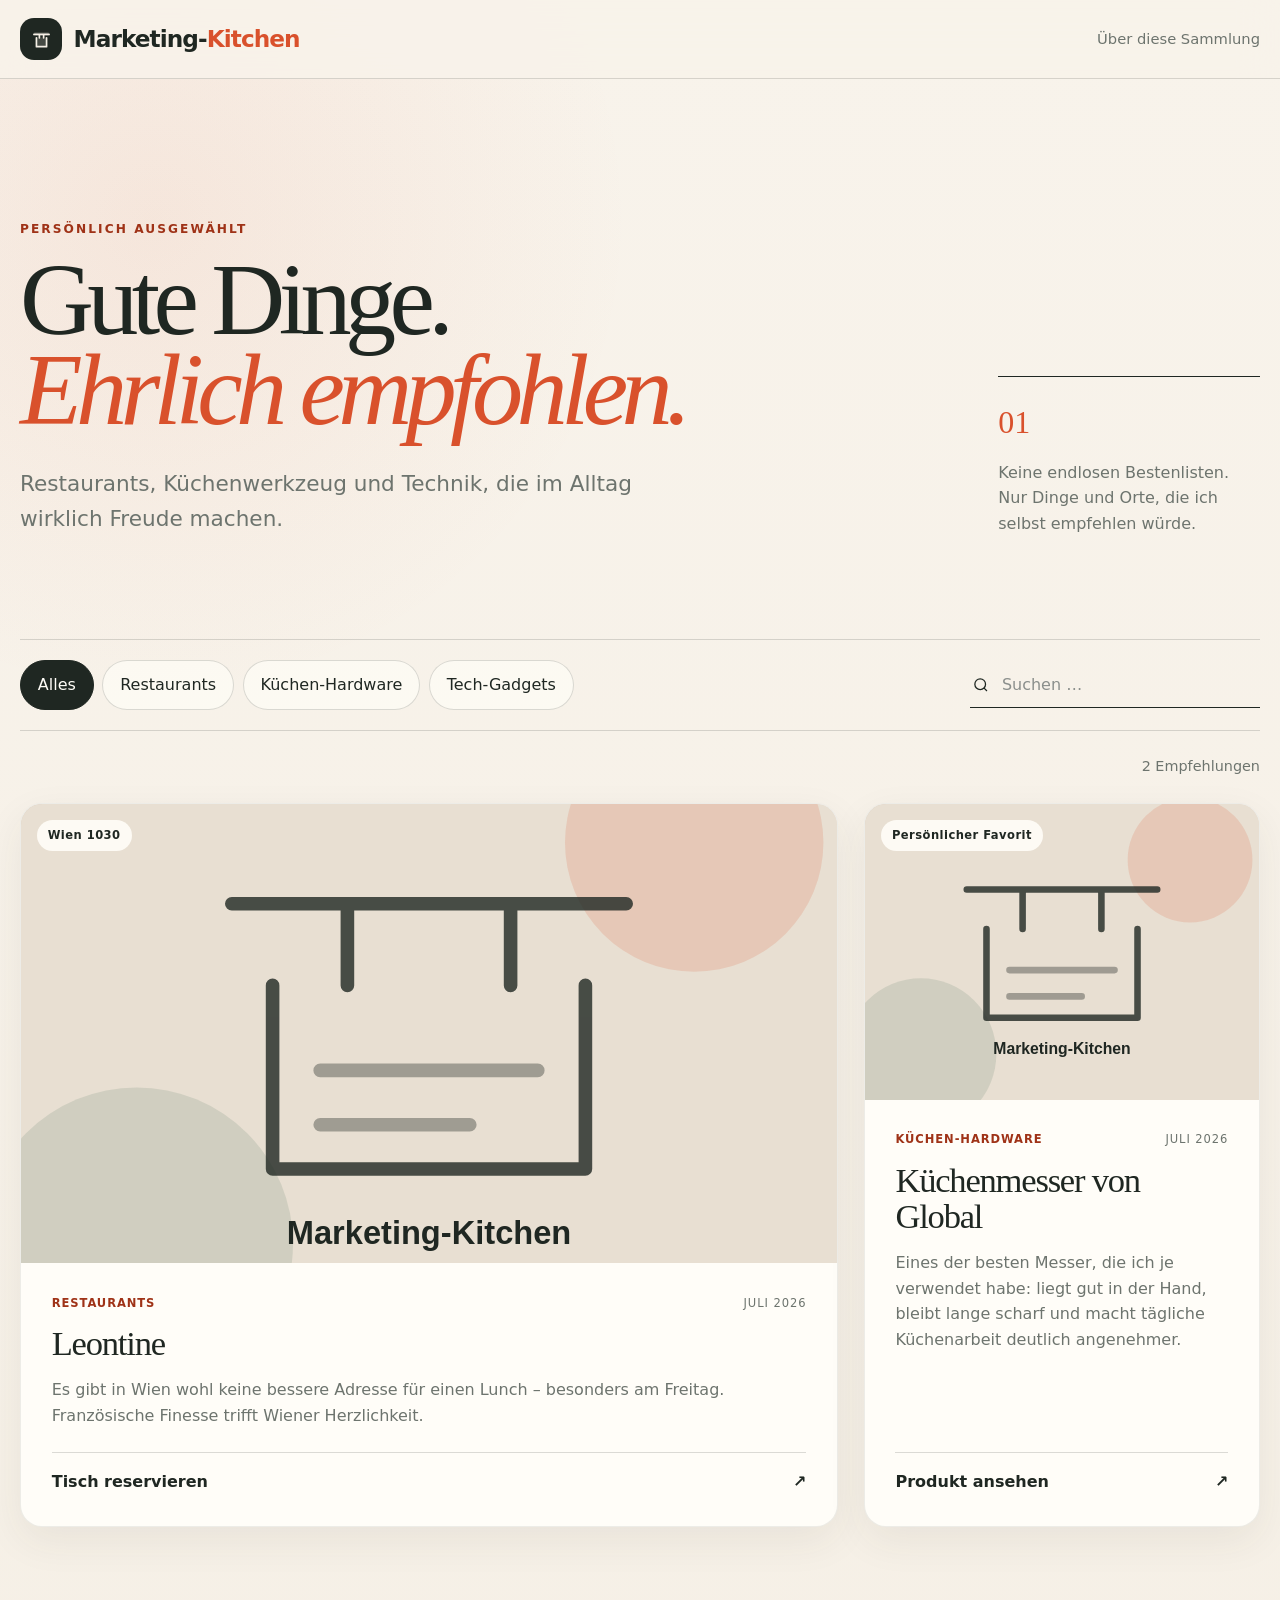
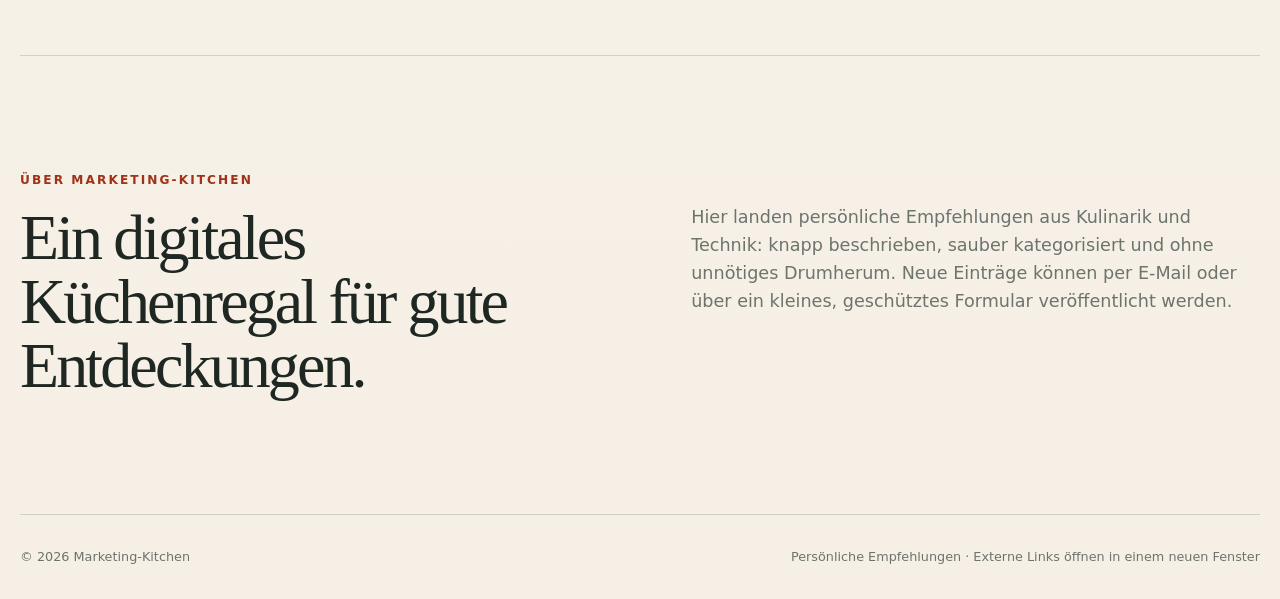
==== index.html @ eb5615bb "Add files via upload Initiale Version Marketing-Kitchen" ====
<!doctype html>
<html lang="de">
<head>
  <meta charset="utf-8">
  <meta name="viewport" content="width=device-width, initial-scale=1">
  <meta name="description" content="Marketing-Kitchen: persönliche Empfehlungen für Restaurants, Küchen-Hardware und Tech-Gadgets.">
  <meta name="theme-color" content="#f5efe5">
  <title>Marketing-Kitchen | Gute Dinge. Ehrlich empfohlen.</title>
  <link rel="stylesheet" href="assets/css/styles.css">
  <script src="assets/js/app.js" defer></script>
</head>
<body>
  <a class="skip-link" href="#posts">Direkt zu den Empfehlungen</a>

  <header class="site-header">
    <div class="header-inner">
      <a class="brand" href="./" aria-label="Marketing-Kitchen Startseite">
        <span class="brand-mark" aria-hidden="true">
          <svg viewBox="0 0 64 64" role="img">
            <path d="M15 15h34v8H15zM19 27h26v22H19z" fill="currentColor" opacity=".18"/>
            <path d="M14 20h36M20 28v21h24V28M27 28v-8m10 8v-8" fill="none" stroke="currentColor" stroke-width="4" stroke-linecap="round" stroke-linejoin="round"/>
          </svg>
        </span>
        <span>Marketing-<strong>Kitchen</strong></span>
      </a>
      <a class="header-link" href="#about">Über diese Sammlung</a>
    </div>
  </header>

  <main>
    <section class="hero" aria-labelledby="hero-title">
      <div class="hero-copy">
        <p class="eyebrow" id="hero-eyebrow">Persönlich ausgewählt</p>
        <h1 id="hero-title">Gute Dinge.<br><em>Ehrlich empfohlen.</em></h1>
        <p class="hero-intro" id="hero-intro">Restaurants, Küchenwerkzeug und Technik, die im Alltag wirklich Freude machen.</p>
      </div>
      <aside class="hero-note" aria-label="Prinzip der Website">
        <span class="note-number">01</span>
        <p>Keine endlosen Bestenlisten. Nur Dinge und Orte, die ich selbst empfehlen würde.</p>
      </aside>
    </section>

    <section class="discovery" aria-label="Empfehlungen filtern">
      <div class="toolbar">
        <div class="filters" id="category-filters" role="group" aria-label="Kategorien">
          <button class="filter-button is-active" type="button" data-category="all" aria-pressed="true">Alles</button>
        </div>
        <label class="search">
          <span class="sr-only">Empfehlungen durchsuchen</span>
          <svg viewBox="0 0 24 24" aria-hidden="true"><path d="m21 21-4.35-4.35m2.35-5.15A7.5 7.5 0 1 1 4 11.5a7.5 7.5 0 0 1 15 0Z"/></svg>
          <input id="search-input" type="search" placeholder="Suchen …" autocomplete="off">
        </label>
      </div>

      <div class="results-meta" aria-live="polite">
        <p id="results-count">Empfehlungen werden geladen …</p>
      </div>

      <div class="post-grid" id="posts" aria-live="polite" aria-busy="true"></div>

      <div class="empty-state" id="empty-state" hidden>
        <p class="eyebrow">Nichts gefunden</p>
        <h2>Diese Kombination ist noch nicht in der Kitchen.</h2>
        <button type="button" id="reset-filters">Alle Empfehlungen anzeigen</button>
      </div>
    </section>

    <section class="about" id="about">
      <div>
        <p class="eyebrow">Über Marketing-Kitchen</p>
        <h2>Ein digitales Küchenregal für gute Entdeckungen.</h2>
      </div>
      <p id="about-text">Hier landen persönliche Empfehlungen aus Kulinarik und Technik: knapp beschrieben, sauber kategorisiert und ohne unnötiges Drumherum.</p>
    </section>
  </main>

  <footer class="site-footer">
    <p>© <span id="current-year"></span> Marketing-Kitchen</p>
    <p>Persönliche Empfehlungen · Externe Links öffnen in einem neuen Fenster</p>
  </footer>

  <template id="post-template">
    <article class="post-card">
      <a class="post-image-link" target="_blank" rel="noopener noreferrer">
        <div class="post-image-wrap">
          <img class="post-image" alt="" loading="lazy" decoding="async">
          <span class="post-badge"></span>
        </div>
      </a>
      <div class="post-body">
        <div class="post-meta">
          <span class="post-category"></span>
          <time class="post-date"></time>
        </div>
        <h2 class="post-title"></h2>
        <p class="post-excerpt"></p>
        <a class="post-link" target="_blank" rel="noopener noreferrer">
          <span class="post-link-label"></span>
          <span aria-hidden="true">↗</span>
        </a>
      </div>
    </article>
  </template>

  <noscript>
    <p class="noscript">Für die dynamische Darstellung der Empfehlungen muss JavaScript aktiviert sein.</p>
  </noscript>
</body>
</html>
---- assets/css/styles.css ----
:root {
  --paper: #f5efe5;
  --paper-deep: #e8dfd2;
  --ink: #1f2722;
  --muted: #6d746e;
  --accent: #d9512c;
  --accent-dark: #9f3217;
  --leaf: #315b45;
  --white: #fffdf8;
  --line: rgba(31, 39, 34, 0.16);
  --shadow: 0 24px 70px rgba(62, 50, 36, 0.11);
  --radius-lg: 32px;
  --radius-md: 22px;
  --max-width: 1240px;
}

* { box-sizing: border-box; }

html { scroll-behavior: smooth; }

body {
  margin: 0;
  background:
    radial-gradient(circle at 12% 10%, rgba(217, 81, 44, 0.08), transparent 30rem),
    linear-gradient(180deg, #f8f3eb 0%, var(--paper) 100%);
  color: var(--ink);
  font-family: Inter, ui-sans-serif, system-ui, -apple-system, BlinkMacSystemFont, "Segoe UI", sans-serif;
  line-height: 1.6;
  min-height: 100vh;
}

img { display: block; max-width: 100%; }
button, input { font: inherit; }
a { color: inherit; }

.skip-link {
  position: fixed;
  left: 1rem;
  top: 1rem;
  z-index: 100;
  padding: 0.75rem 1rem;
  background: var(--ink);
  color: white;
  transform: translateY(-180%);
  transition: transform 0.2s ease;
}
.skip-link:focus { transform: translateY(0); }

.sr-only {
  position: absolute;
  width: 1px;
  height: 1px;
  padding: 0;
  margin: -1px;
  overflow: hidden;
  clip: rect(0, 0, 0, 0);
  white-space: nowrap;
  border: 0;
}

.site-header {
  border-bottom: 1px solid var(--line);
  background: rgba(248, 243, 235, 0.86);
  backdrop-filter: blur(18px);
  position: sticky;
  top: 0;
  z-index: 20;
}

.header-inner,
.hero,
.discovery,
.about,
.site-footer {
  width: min(calc(100% - 2rem), var(--max-width));
  margin-inline: auto;
}

.header-inner {
  min-height: 78px;
  display: flex;
  align-items: center;
  justify-content: space-between;
  gap: 1rem;
}

.brand {
  display: inline-flex;
  align-items: center;
  gap: 0.72rem;
  text-decoration: none;
  font-size: clamp(1.1rem, 2vw, 1.45rem);
  font-weight: 750;
  letter-spacing: -0.04em;
}

.brand strong { color: var(--accent); }

.brand-mark {
  display: grid;
  place-items: center;
  width: 42px;
  height: 42px;
  border-radius: 14px;
  background: var(--ink);
  color: var(--paper);
}

.brand-mark svg { width: 27px; height: 27px; }

.header-link {
  color: var(--muted);
  text-decoration: none;
  font-size: 0.92rem;
  border-bottom: 1px solid transparent;
}
.header-link:hover { color: var(--ink); border-color: currentColor; }

.hero {
  display: grid;
  grid-template-columns: minmax(0, 1.55fr) minmax(250px, 0.45fr);
  gap: clamp(2rem, 6vw, 7rem);
  align-items: end;
  padding-block: clamp(5rem, 11vw, 10rem) clamp(4rem, 8vw, 7rem);
}

.eyebrow {
  margin: 0 0 1rem;
  color: var(--accent-dark);
  font-size: 0.76rem;
  font-weight: 800;
  letter-spacing: 0.17em;
  text-transform: uppercase;
}

.hero h1 {
  max-width: 920px;
  margin: 0;
  font-family: Georgia, "Times New Roman", serif;
  font-size: clamp(3.3rem, 8vw, 8.2rem);
  font-weight: 500;
  line-height: 0.88;
  letter-spacing: -0.065em;
}
.hero h1 em { color: var(--accent); font-weight: 500; }

.hero-intro {
  max-width: 690px;
  margin: 2rem 0 0;
  color: var(--muted);
  font-size: clamp(1.05rem, 1.8vw, 1.35rem);
}

.hero-note {
  border-top: 1px solid var(--ink);
  padding-top: 1.25rem;
  align-self: end;
}
.hero-note p { margin: 0.7rem 0 0; color: var(--muted); }
.note-number { font-family: Georgia, serif; font-size: 2rem; color: var(--accent); }

.discovery { padding-bottom: clamp(5rem, 10vw, 9rem); }

.toolbar {
  display: flex;
  justify-content: space-between;
  gap: 1.5rem;
  align-items: center;
  padding-block: 1.25rem;
  border-top: 1px solid var(--line);
  border-bottom: 1px solid var(--line);
}

.filters { display: flex; flex-wrap: wrap; gap: 0.55rem; }

.filter-button,
.empty-state button {
  border: 1px solid var(--line);
  border-radius: 999px;
  background: rgba(255, 253, 248, 0.65);
  color: var(--ink);
  padding: 0.7rem 1.05rem;
  cursor: pointer;
  transition: background 0.2s ease, color 0.2s ease, border-color 0.2s ease, transform 0.2s ease;
}
.filter-button:hover,
.empty-state button:hover { transform: translateY(-1px); border-color: var(--ink); }
.filter-button.is-active {
  background: var(--ink);
  color: var(--white);
  border-color: var(--ink);
}

.search {
  width: min(290px, 100%);
  display: flex;
  gap: 0.7rem;
  align-items: center;
  border-bottom: 1px solid var(--ink);
  padding: 0.55rem 0.1rem;
}
.search svg { width: 19px; fill: none; stroke: currentColor; stroke-width: 1.8; }
.search input {
  min-width: 0;
  width: 100%;
  border: 0;
  outline: 0;
  background: transparent;
  color: var(--ink);
}
.search input::placeholder { color: #8b8f8c; }

.results-meta {
  display: flex;
  justify-content: flex-end;
  min-height: 4.5rem;
  align-items: center;
  color: var(--muted);
  font-size: 0.9rem;
}
.results-meta p { margin: 0; }

.post-grid {
  display: grid;
  grid-template-columns: repeat(12, 1fr);
  gap: clamp(1rem, 2vw, 1.8rem);
}

.post-card {
  grid-column: span 4;
  min-width: 0;
  overflow: hidden;
  border-radius: var(--radius-md);
  background: var(--white);
  box-shadow: 0 14px 40px rgba(62, 50, 36, 0.07);
  border: 1px solid rgba(31, 39, 34, 0.08);
  display: flex;
  flex-direction: column;
  transition: transform 0.25s ease, box-shadow 0.25s ease;
}
.post-card:hover { transform: translateY(-5px); box-shadow: var(--shadow); }
.post-card.is-featured { grid-column: span 8; }

.post-image-link { display: block; text-decoration: none; }
.post-image-wrap {
  position: relative;
  aspect-ratio: 4 / 3;
  overflow: hidden;
  background: linear-gradient(135deg, #d8cabb, #eee5db);
}
.post-card.is-featured .post-image-wrap { aspect-ratio: 16 / 9; }
.post-image {
  width: 100%;
  height: 100%;
  object-fit: cover;
  transition: transform 0.55s cubic-bezier(.2,.7,.2,1);
}
.post-card:hover .post-image { transform: scale(1.035); }

.post-badge {
  position: absolute;
  left: 1rem;
  top: 1rem;
  max-width: calc(100% - 2rem);
  overflow: hidden;
  text-overflow: ellipsis;
  white-space: nowrap;
  border-radius: 999px;
  padding: 0.4rem 0.7rem;
  background: rgba(255, 253, 248, 0.9);
  backdrop-filter: blur(8px);
  color: var(--ink);
  font-size: 0.72rem;
  font-weight: 750;
  letter-spacing: 0.04em;
}
.post-badge:empty { display: none; }

.post-body {
  flex: 1;
  display: flex;
  flex-direction: column;
  padding: clamp(1.3rem, 2.4vw, 2rem);
}
.post-meta {
  display: flex;
  justify-content: space-between;
  gap: 1rem;
  color: var(--muted);
  font-size: 0.72rem;
  letter-spacing: 0.08em;
  text-transform: uppercase;
}
.post-category { color: var(--accent-dark); font-weight: 800; }
.post-title {
  margin: 0.8rem 0 0;
  font-family: Georgia, "Times New Roman", serif;
  font-size: clamp(1.7rem, 2.7vw, 2.45rem);
  font-weight: 500;
  line-height: 1.05;
  letter-spacing: -0.035em;
}
.post-excerpt { margin: 1rem 0 1.5rem; color: var(--muted); }
.post-link {
  display: flex;
  justify-content: space-between;
  align-items: center;
  gap: 1rem;
  margin-top: auto;
  padding-top: 1rem;
  border-top: 1px solid var(--line);
  color: var(--ink);
  text-decoration: none;
  font-weight: 750;
}
.post-link:hover { color: var(--accent-dark); }
.post-link[hidden], .post-image-link:not([href]) { pointer-events: none; }

.empty-state {
  padding: 5rem 1rem;
  text-align: center;
  border: 1px dashed var(--line);
  border-radius: var(--radius-lg);
}
.empty-state h2 {
  max-width: 620px;
  margin: 0 auto 1.5rem;
  font-family: Georgia, serif;
  font-size: clamp(2rem, 4vw, 3.4rem);
  font-weight: 500;
  line-height: 1.05;
}

.about {
  display: grid;
  grid-template-columns: 1fr 1fr;
  gap: clamp(2rem, 8vw, 8rem);
  padding-block: clamp(4rem, 9vw, 8rem);
  border-top: 1px solid var(--line);
}
.about h2 {
  margin: 0;
  font-family: Georgia, serif;
  font-size: clamp(2.2rem, 5vw, 4.5rem);
  font-weight: 500;
  line-height: 1;
  letter-spacing: -0.045em;
}
.about > p { margin: 2rem 0 0; color: var(--muted); font-size: 1.1rem; }

.site-footer {
  display: flex;
  justify-content: space-between;
  gap: 2rem;
  padding-block: 2rem;
  border-top: 1px solid var(--line);
  color: var(--muted);
  font-size: 0.8rem;
}
.site-footer p { margin: 0; }

.noscript { margin: 1rem; padding: 1rem; background: #fff1cf; }

@media (max-width: 980px) {
  .hero { grid-template-columns: 1fr; }
  .hero-note { max-width: 520px; }
  .post-card, .post-card.is-featured { grid-column: span 6; }
}

@media (max-width: 700px) {
  .header-link { display: none; }
  .hero { padding-top: 4rem; }
  .hero h1 { font-size: clamp(3.25rem, 17vw, 5.2rem); }
  .toolbar { align-items: stretch; flex-direction: column; }
  .search { width: 100%; }
  .results-meta { justify-content: flex-start; }
  .post-card, .post-card.is-featured { grid-column: 1 / -1; }
  .post-card.is-featured .post-image-wrap { aspect-ratio: 4 / 3; }
  .about { grid-template-columns: 1fr; }
  .site-footer { flex-direction: column; }
}

@media (prefers-reduced-motion: reduce) {
  *, *::before, *::after { scroll-behavior: auto !important; transition: none !important; }
}
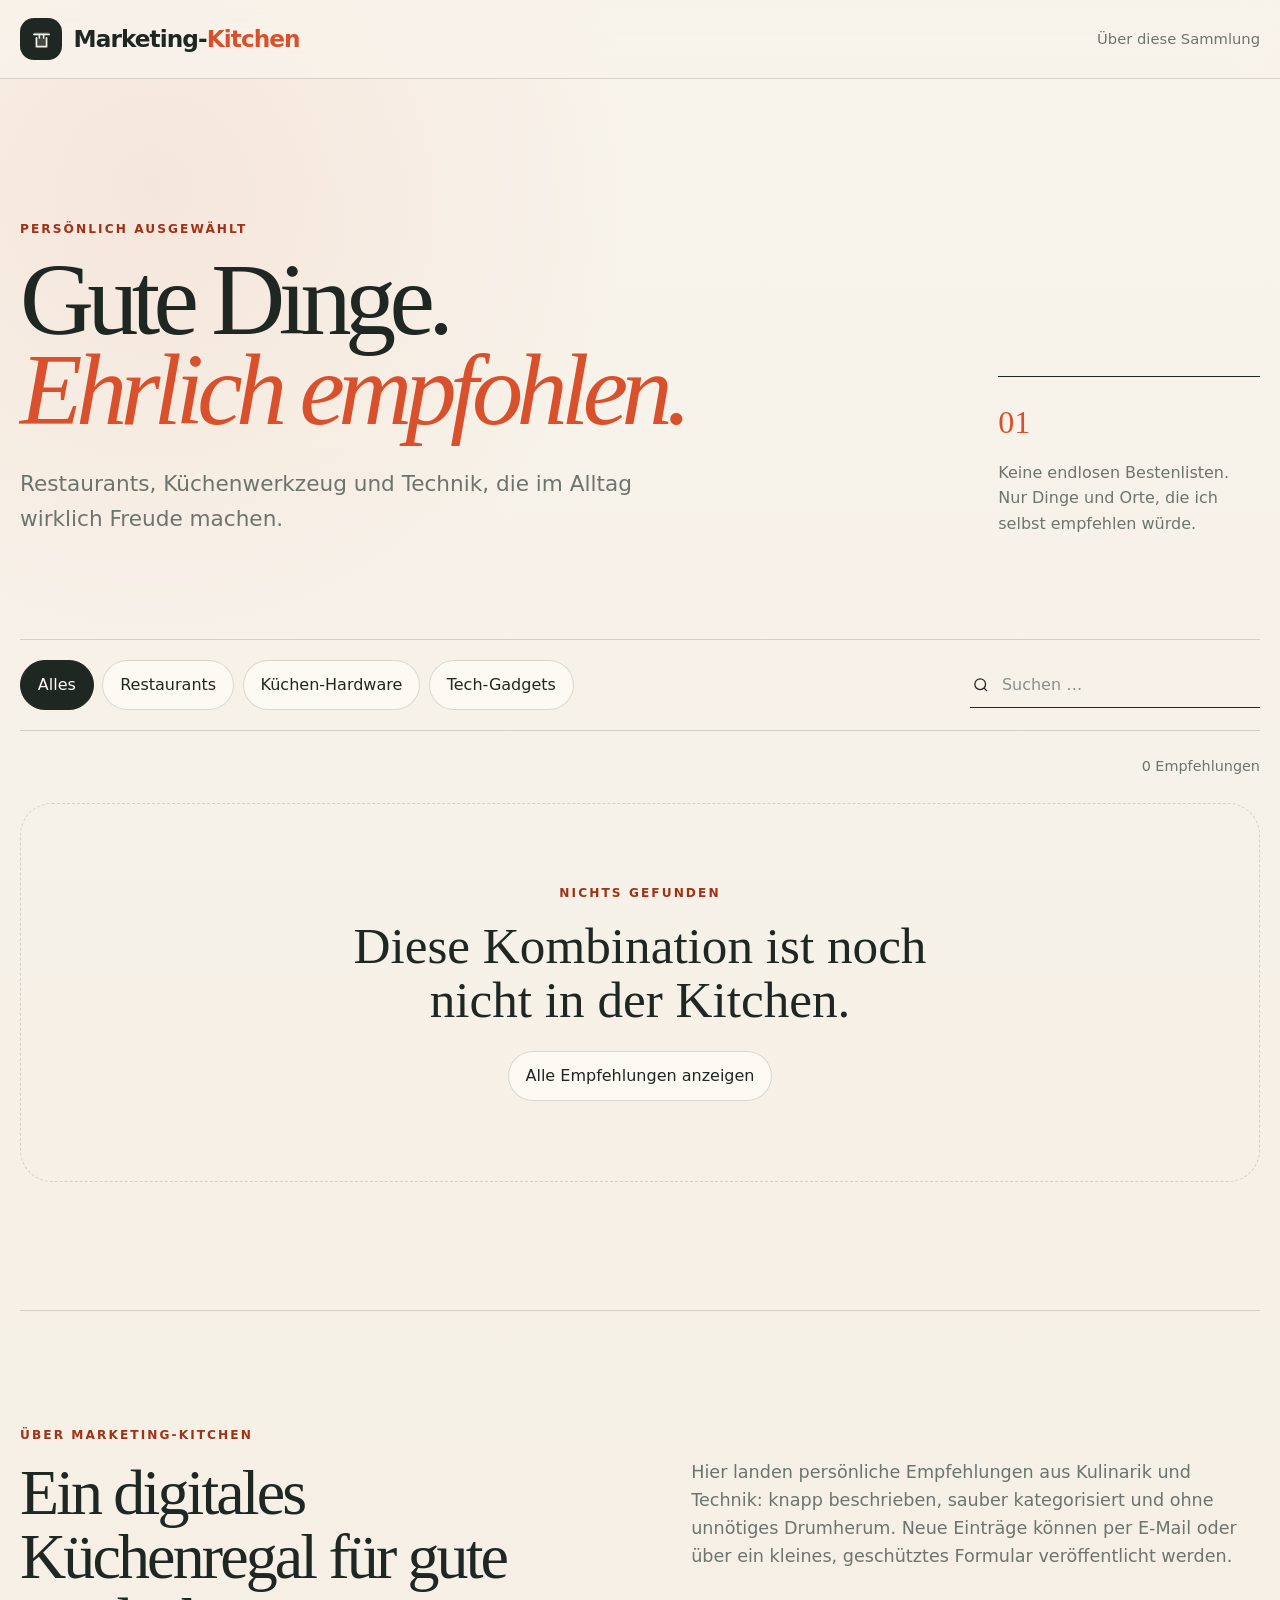
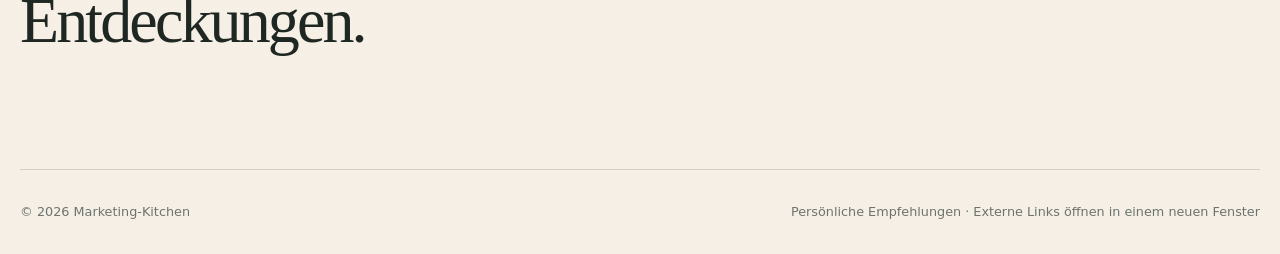
==== commit 19ed4e06: "MK-Favicon ergänzen" ====
--- a/index.html
+++ b/index.html
@@ -6,6 +6,7 @@
   <meta name="description" content="Marketing-Kitchen: persönliche Empfehlungen für Restaurants, Küchen-Hardware und Tech-Gadgets.">
   <meta name="theme-color" content="#f5efe5">
   <title>Marketing-Kitchen | Gute Dinge. Ehrlich empfohlen.</title>
+  <link rel="icon" href="assets/favicon.svg" type="image/svg+xml">
   <link rel="stylesheet" href="assets/css/styles.css">
   <script src="assets/js/app.js" defer></script>
 </head>
